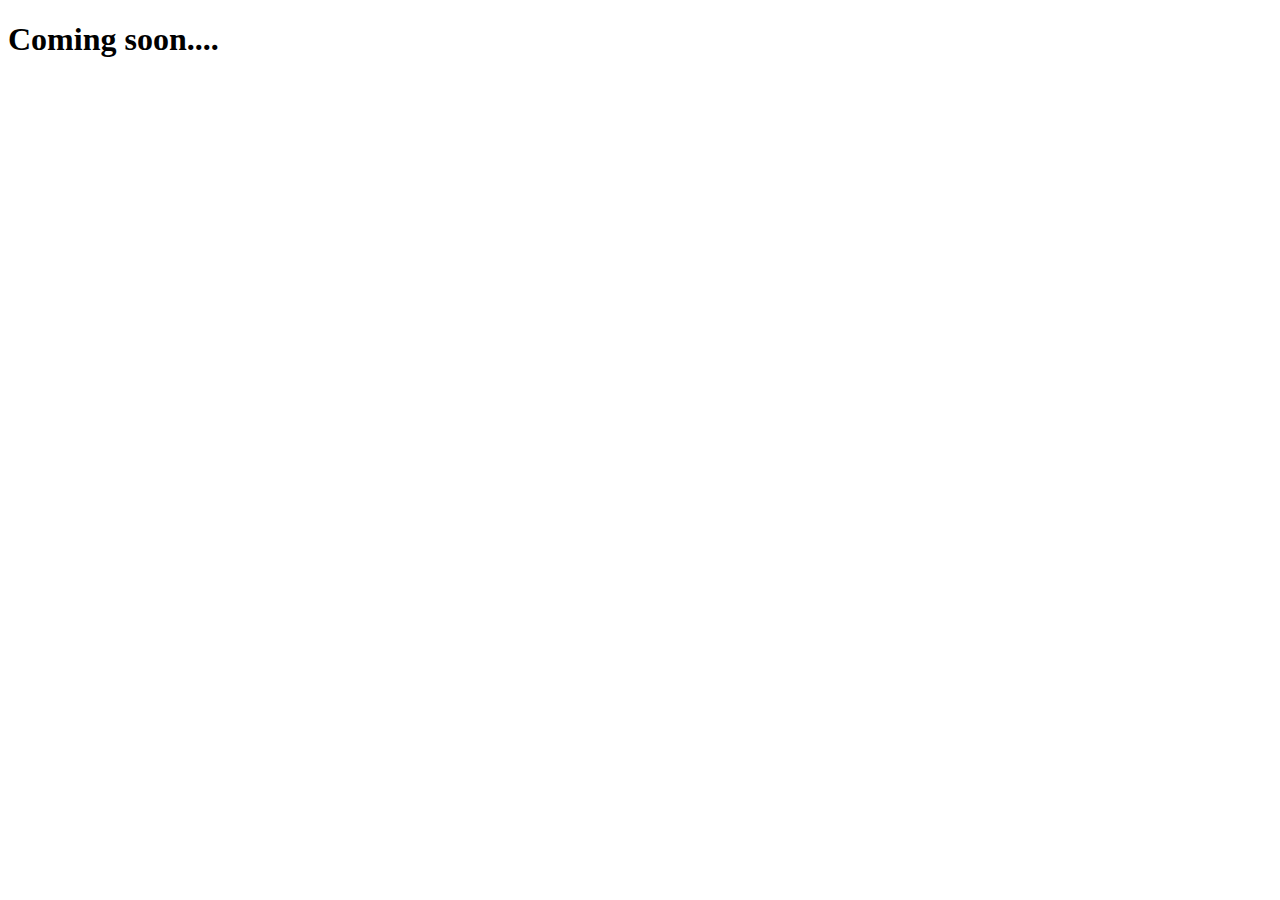
==== index.html @ e8fb862f "Initial commit" ====
<!DOCTYPE html>
<html>
  <head>
    <meta charset="utf-8">
    <meta name="viewport" content="width=device-width, initial-scale=1">
    <meta http-equiv="x-ua-compatible" content="ie=edge">
    <title>Kimolalekan</title>

    <link rel="stylesheet" href="https://maxcdn.bootstrapcdn.com/bootstrap/4.0.0-alpha.2/css/bootstrap.min.css" integrity="sha384-y3tfxAZXuh4HwSYylfB+J125MxIs6mR5FOHamPBG064zB+AFeWH94NdvaCBm8qnd" crossorigin="anonymous">
  </head>
  <body>
    <h1>Coming soon....</h1>

    <script src="https://ajax.googleapis.com/ajax/libs/jquery/2.1.4/jquery.min.js"></script>
    <script src="https://maxcdn.bootstrapcdn.com/bootstrap/4.0.0-alpha.2/js/bootstrap.min.js" integrity="sha384-vZ2WRJMwsjRMW/8U7i6PWi6AlO1L79snBrmgiDpgIWJ82z8eA5lenwvxbMV1PAh7" crossorigin="anonymous"></script>
  </body>
</html>
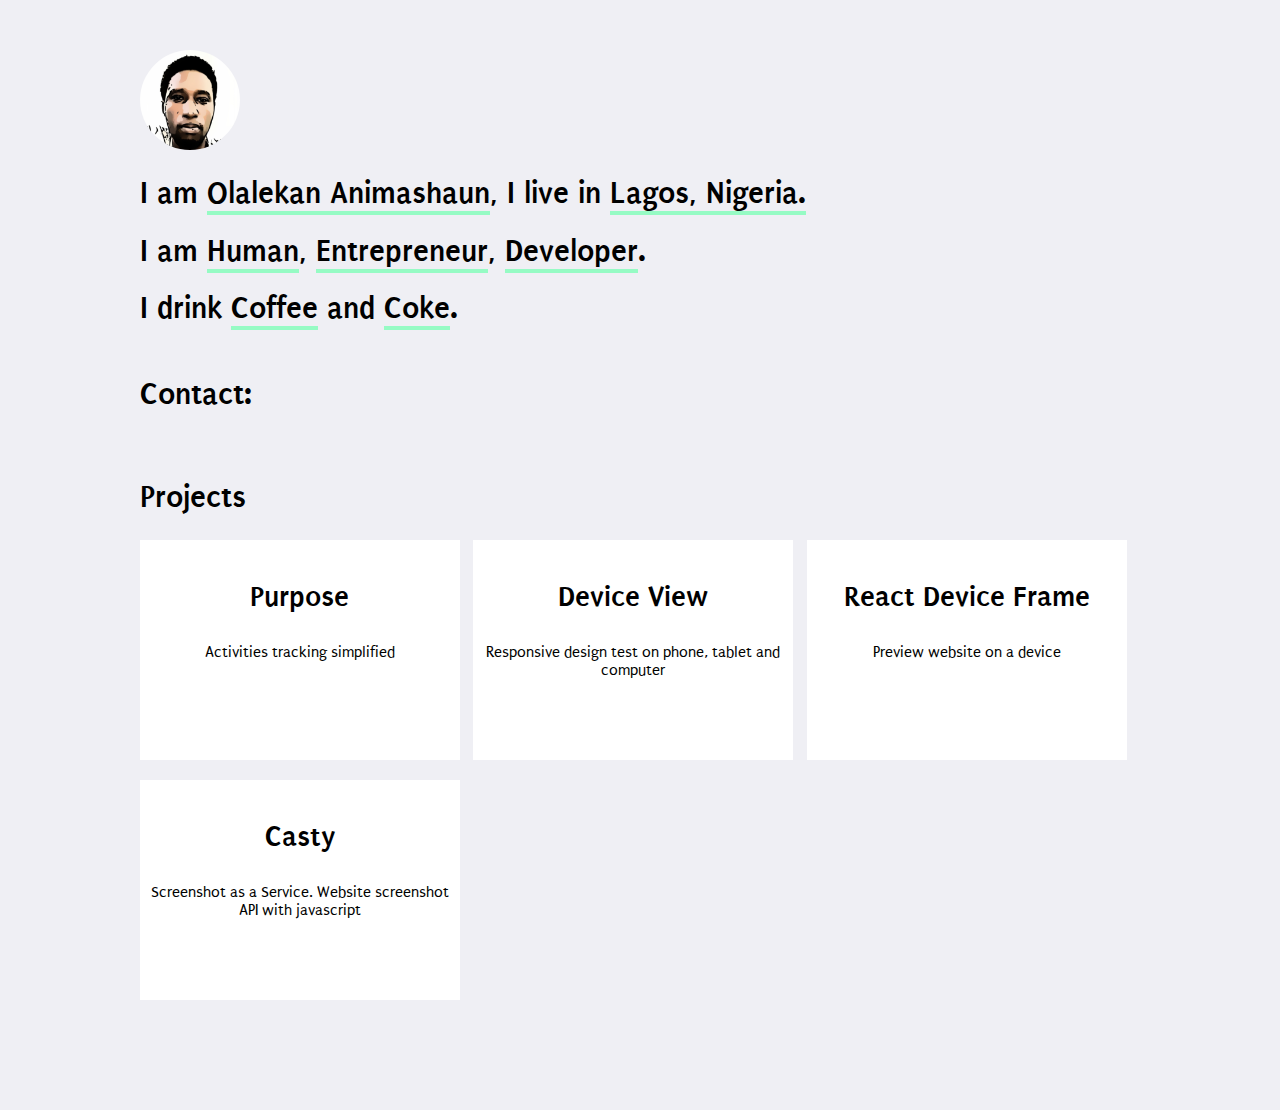
==== commit 0331d8e2: "Update homepage" ====
--- a/index.html
+++ b/index.html
@@ -4,14 +4,60 @@
     <meta charset="utf-8">
     <meta name="viewport" content="width=device-width, initial-scale=1">
     <meta http-equiv="x-ua-compatible" content="ie=edge">
-    <title>Kimolalekan</title>
-
-    <link rel="stylesheet" href="https://maxcdn.bootstrapcdn.com/bootstrap/4.0.0-alpha.2/css/bootstrap.min.css" integrity="sha384-y3tfxAZXuh4HwSYylfB+J125MxIs6mR5FOHamPBG064zB+AFeWH94NdvaCBm8qnd" crossorigin="anonymous">
+    <title>Olalekan Animashaun</title>
+    <link href="https://fonts.googleapis.com/css?family=Puritan:400,700" rel="stylesheet">
+    <link href="http://code.ionicframework.com/ionicons/2.0.1/css/ionicons.min.css" rel="stylesheet" />
+    <link href="/css/style.css" rel="stylesheet" />
+    <link href="/logo.png" type="icon/png" rel="icon" / />
   </head>
   <body>
-    <h1>Coming soon....</h1>
+    <div class="about">
+      <img src="logo.png" />
+      <h1>I am <a href="#">Olalekan Animashaun</a>, I live in <a href="https://www.google.com.ng/maps/place/Lagos/@6.5482208,3.2139195,12z">Lagos, Nigeria.</a></h1>
+      <h1>I am <a href="#">Human</a>, <a href="#">Entrepreneur</a>, <a href="#">Developer</a>.</h1>
+      <h1>I drink <a href="#">Coffee</a> and <a href="#">Coke</a>.</h1>
+    </div>
 
-    <script src="https://ajax.googleapis.com/ajax/libs/jquery/2.1.4/jquery.min.js"></script>
-    <script src="https://maxcdn.bootstrapcdn.com/bootstrap/4.0.0-alpha.2/js/bootstrap.min.js" integrity="sha384-vZ2WRJMwsjRMW/8U7i6PWi6AlO1L79snBrmgiDpgIWJ82z8eA5lenwvxbMV1PAh7" crossorigin="anonymous"></script>
-  </body>
+    <div class="contact">
+      <h1>
+        Contact:
+        <a href="https://github.com/kimolalekan"><i class="ion ion-social-github"></i></a>
+        <a href="https://ng.linkedin.com/in/olalekan-animashaun-b0b34b2b"><i class="ion ion-social-linkedin"></i></a>
+      </h1>
+    </div>
+
+    <div class="project">
+      <h1>Projects</h1>
+    <div class="row">
+      <div class="col">
+        <a href="http://purpose.kraftkin.com/" class="card">
+          <h3>Purpose</h3>
+          <span>Activities tracking simplified</span>
+        </a>
+      </div>
+      <div class="col">
+        <a href="http://device.kraftkin.com/" class="card">
+          <h3>Device View</h3>
+          <span>Responsive design test on phone, tablet and computer</span>
+        </a>
+      </div>
+
+      <div class="col">
+        <a href="https://github.com/kimolalekan/react-device-frame" class="card">
+          <h3>React Device Frame</h3>
+          <span>Preview website on a device </span>
+        </a>
+      </div>
+
+      <div class="col">
+        <a href="https://github.com/kimolalekan/Casty" class="card">
+          <h3>Casty</h3>
+          <span>Screenshot as a Service. Website screenshot API with javascript</span>
+        </a>
+      </div>
+
+    </div>
+    </div>
+
+      </body>
 </html>
--- a/css/style.css
+++ b/css/style.css
@@ -0,0 +1,113 @@
+body {
+  font-family: "Puritan", sans-serif;
+  width: 1000px;
+  margin: 0 auto;
+  background: #efeff4;
+}
+
+a {
+  color: inherit;
+  text-decoration: none;
+  border-bottom: 4px solid #96fbc4;
+}
+
+a:hover {
+  background-image: linear-gradient(
+    to top,
+    #96fbc4 0%,
+    #f9f586 50%,
+    transparent 40%
+  );
+}
+
+img {
+  width: 100px;
+  height: 100px;
+  border-radius: 50%;
+}
+
+.about {
+  margin: 50px 0;
+}
+
+.project {
+  float: left;
+  margin-top: 30px;
+  margin-bottom: 100px;
+}
+.row {
+  width: 100%;
+  content: "";
+}
+
+.col {
+  width: 33.33%;
+  float: left;
+}
+
+.card {
+  width: 90%;
+  text-decoration: none;
+  padding: 10px;
+  margin: 10px;
+  background: #fff;
+  display: block;
+  text-align: center;
+  min-height: 200px;
+  border: none;
+}
+.card:first-child {
+  margin-left: 0;
+}
+
+h1 {
+  margin-bottom: 15px;
+}
+
+h3 {
+  font-size: 30px;
+}
+
+.card:hover {
+  background-image: linear-gradient(to top, #96fbc4 0%, #f9f586 100%);
+  color: #444;
+}
+
+.button {
+  background-image: linear-gradient(to top, #96fbc4 0%, #f9f586 100%);
+  padding: 10px 15px;
+}
+.contact a {
+  padding: 0 5px;
+  border: none;
+}
+
+footer {
+  float: left;
+  width: 100%;
+  margin-top: 100px;
+  border-top: 3px solid #96fbc4;
+  padding: 10px;
+}
+
+@media (max-width: 768px) {
+  body {
+    width: 100%;
+    padding: 15px;
+  }
+  h1 {
+    font-size: 25px;
+  }
+  .project {
+    margin-top: 50px;
+  }
+
+  .col {
+    width: 90%;
+    margin-left: -15px;
+  }
+
+  .card {
+    width: 100%;
+  }
+}
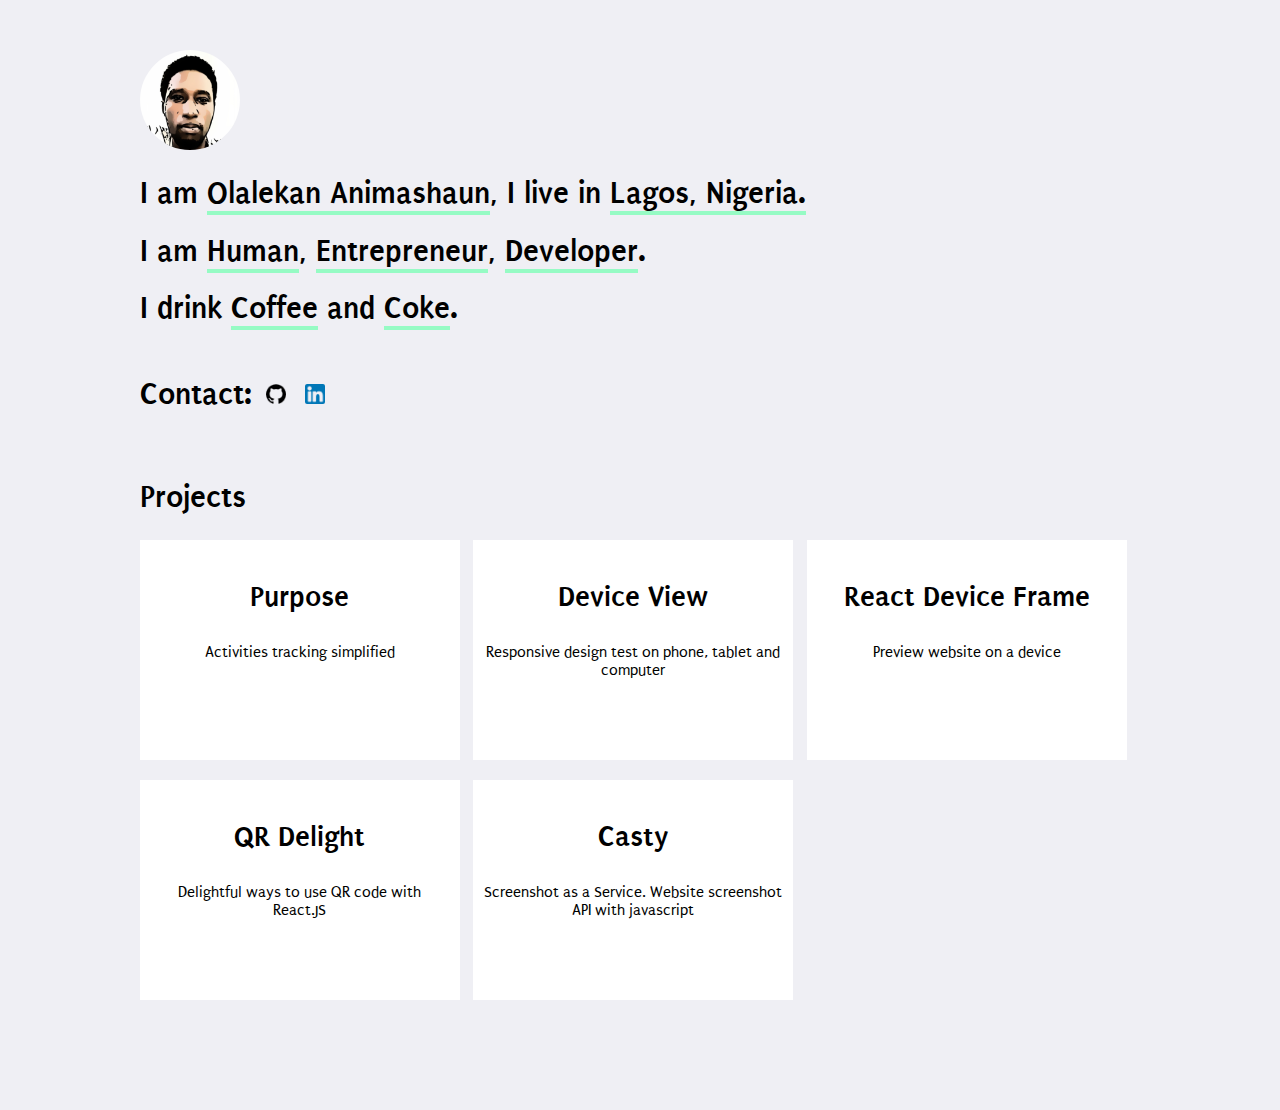
==== commit ee40656e: "Add QR delight to portfolio" ====
--- a/index.html
+++ b/index.html
@@ -8,11 +8,11 @@
     <link href="https://fonts.googleapis.com/css?family=Puritan:400,700" rel="stylesheet">
     <link href="http://code.ionicframework.com/ionicons/2.0.1/css/ionicons.min.css" rel="stylesheet" />
     <link href="/css/style.css" rel="stylesheet" />
-    <link href="/logo.png" type="icon/png" rel="icon" / />
+    <link href="/logo.png" type="icon/png" rel="icon"  />
   </head>
   <body>
     <div class="about">
-      <img src="logo.png" />
+      <img class="logo" src="logo.png" />
       <h1>I am <a href="#">Olalekan Animashaun</a>, I live in <a href="https://www.google.com.ng/maps/place/Lagos/@6.5482208,3.2139195,12z">Lagos, Nigeria.</a></h1>
       <h1>I am <a href="#">Human</a>, <a href="#">Entrepreneur</a>, <a href="#">Developer</a>.</h1>
       <h1>I drink <a href="#">Coffee</a> and <a href="#">Coke</a>.</h1>
@@ -21,8 +21,8 @@
     <div class="contact">
       <h1>
         Contact:
-        <a href="https://github.com/kimolalekan"><i class="ion ion-social-github"></i></a>
-        <a href="https://ng.linkedin.com/in/olalekan-animashaun-b0b34b2b"><i class="ion ion-social-linkedin"></i></a>
+        <a href="https://github.com/kimolalekan"><img class="social" src="/github-logo.png" /></a>
+        <a href="https://ng.linkedin.com/in/olalekan-animashaun-b0b34b2b"><img class="social" src="/linkedin.png" /></a>
       </h1>
     </div>
 
@@ -50,6 +50,13 @@
       </div>
 
       <div class="col">
+        <a href="https://github.com/kimolalekan/QR-Delight" class="card">
+          <h3>QR Delight</h3>
+          <span>Delightful ways to use QR code with React.JS</span>
+        </a>
+      </div>
+
+      <div class="col">
         <a href="https://github.com/kimolalekan/Casty" class="card">
           <h3>Casty</h3>
           <span>Screenshot as a Service. Website screenshot API with javascript</span>
--- a/css/style.css
+++ b/css/style.css
@@ -20,10 +20,14 @@
   );
 }
 
-img {
+.logo {
   width: 100px;
   height: 100px;
   border-radius: 50%;
+}
+
+.social {
+  height: 20px;
 }
 
 .about {
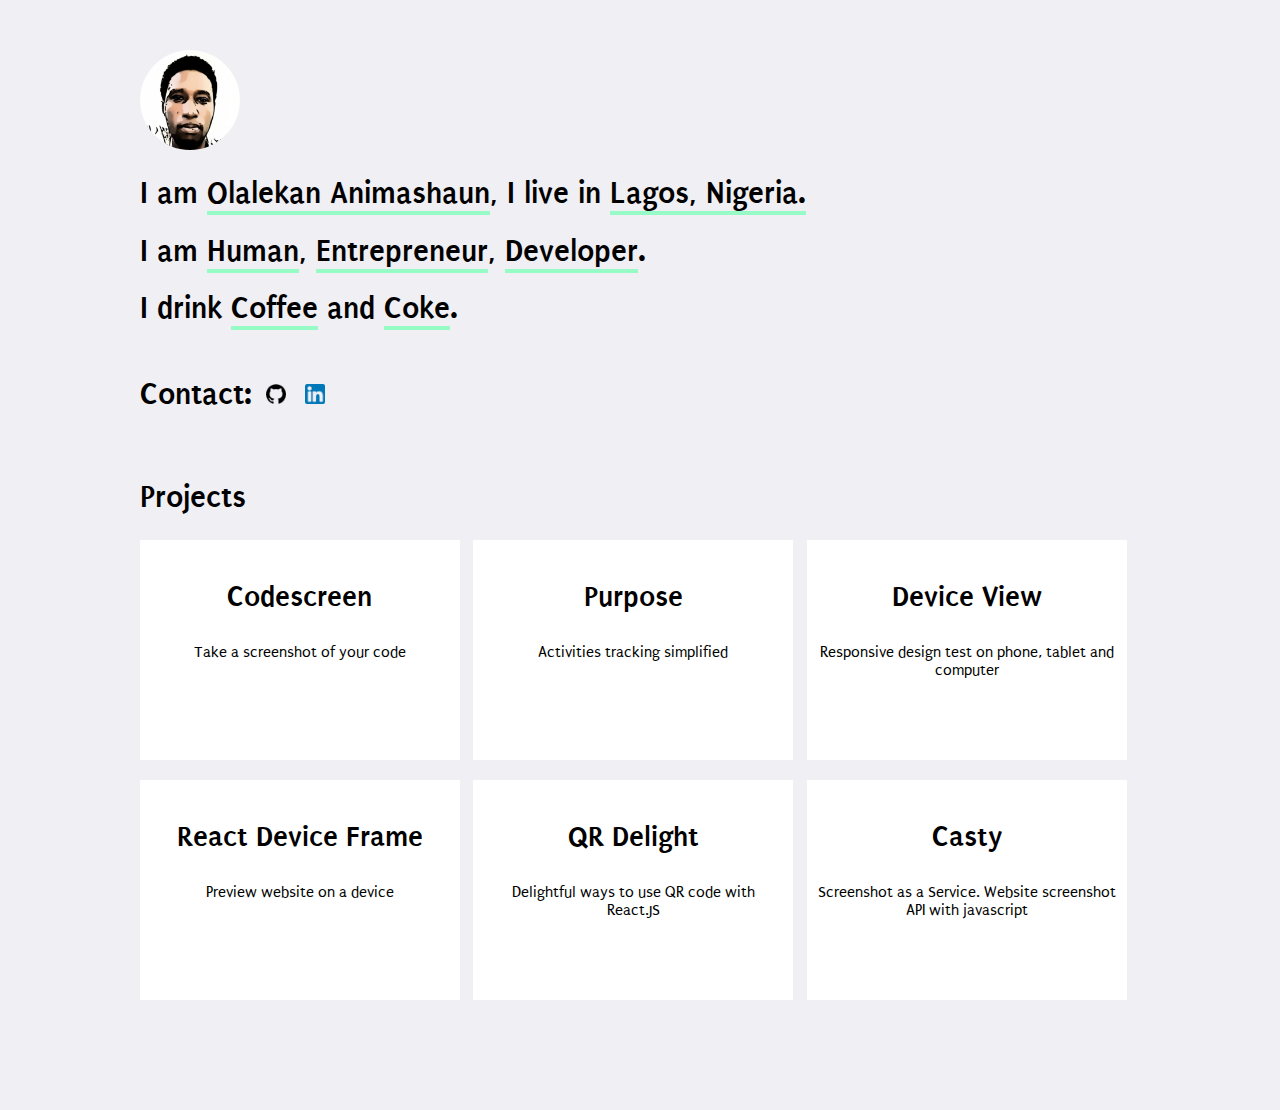
==== commit 1c0e664f: "Add codescreen" ====
--- a/index.html
+++ b/index.html
@@ -1,70 +1,95 @@
 <!DOCTYPE html>
 <html>
   <head>
-    <meta charset="utf-8">
-    <meta name="viewport" content="width=device-width, initial-scale=1">
-    <meta http-equiv="x-ua-compatible" content="ie=edge">
+    <meta charset="utf-8" />
+    <meta name="viewport" content="width=device-width, initial-scale=1" />
+    <meta http-equiv="x-ua-compatible" content="ie=edge" />
     <title>Olalekan Animashaun</title>
-    <link href="https://fonts.googleapis.com/css?family=Puritan:400,700" rel="stylesheet">
-    <link href="http://code.ionicframework.com/ionicons/2.0.1/css/ionicons.min.css" rel="stylesheet" />
+    <link
+      href="https://fonts.googleapis.com/css?family=Puritan:400,700"
+      rel="stylesheet"
+    />
     <link href="/css/style.css" rel="stylesheet" />
-    <link href="/logo.png" type="icon/png" rel="icon"  />
+    <link href="/logo.png" type="icon/png" rel="icon" />
   </head>
   <body>
     <div class="about">
       <img class="logo" src="logo.png" />
-      <h1>I am <a href="#">Olalekan Animashaun</a>, I live in <a href="https://www.google.com.ng/maps/place/Lagos/@6.5482208,3.2139195,12z">Lagos, Nigeria.</a></h1>
-      <h1>I am <a href="#">Human</a>, <a href="#">Entrepreneur</a>, <a href="#">Developer</a>.</h1>
+      <h1>
+        I am <a href="#">Olalekan Animashaun</a>, I live in
+        <a
+          href="https://www.google.com.ng/maps/place/Lagos/@6.5482208,3.2139195,12z"
+          >Lagos, Nigeria.</a
+        >
+      </h1>
+      <h1>
+        I am <a href="#">Human</a>, <a href="#">Entrepreneur</a>,
+        <a href="#">Developer</a>.
+      </h1>
       <h1>I drink <a href="#">Coffee</a> and <a href="#">Coke</a>.</h1>
     </div>
 
     <div class="contact">
       <h1>
         Contact:
-        <a href="https://github.com/kimolalekan"><img class="social" src="/github-logo.png" /></a>
-        <a href="https://ng.linkedin.com/in/olalekan-animashaun-b0b34b2b"><img class="social" src="/linkedin.png" /></a>
+        <a href="https://github.com/kimolalekan"
+          ><img class="social" src="/github-logo.png"
+        /></a>
+        <a href="https://ng.linkedin.com/in/olalekan-animashaun-b0b34b2b"
+          ><img class="social" src="/linkedin.png"
+        /></a>
       </h1>
     </div>
 
     <div class="project">
       <h1>Projects</h1>
-    <div class="row">
-      <div class="col">
-        <a href="http://purpose.kraftkin.com/" class="card">
-          <h3>Purpose</h3>
-          <span>Activities tracking simplified</span>
-        </a>
+      <div class="row">
+        <div class="col">
+          <a href="https://kimolalekan.github.io/codescreen" class="card">
+            <h3>Codescreen</h3>
+            <span>Take a screenshot of your code</span>
+          </a>
+        </div>
+        <div class="col">
+          <a href="http://purpose.kraftkin.com/" class="card">
+            <h3>Purpose</h3>
+            <span>Activities tracking simplified</span>
+          </a>
+        </div>
+        <div class="col">
+          <a href="http://device.kraftkin.com/" class="card">
+            <h3>Device View</h3>
+            <span>Responsive design test on phone, tablet and computer</span>
+          </a>
+        </div>
+
+        <div class="col">
+          <a
+            href="https://github.com/kimolalekan/react-device-frame"
+            class="card"
+          >
+            <h3>React Device Frame</h3>
+            <span>Preview website on a device </span>
+          </a>
+        </div>
+
+        <div class="col">
+          <a href="/qr-delight" class="card">
+            <h3>QR Delight</h3>
+            <span>Delightful ways to use QR code with React.JS</span>
+          </a>
+        </div>
+
+        <div class="col">
+          <a href="https://github.com/kimolalekan/Casty" class="card">
+            <h3>Casty</h3>
+            <span
+              >Screenshot as a Service. Website screenshot API with
+              javascript</span
+            >
+          </a>
+        </div>
       </div>
-      <div class="col">
-        <a href="http://device.kraftkin.com/" class="card">
-          <h3>Device View</h3>
-          <span>Responsive design test on phone, tablet and computer</span>
-        </a>
-      </div>
-
-      <div class="col">
-        <a href="https://github.com/kimolalekan/react-device-frame" class="card">
-          <h3>React Device Frame</h3>
-          <span>Preview website on a device </span>
-        </a>
-      </div>
-
-      <div class="col">
-        <a href="https://github.com/kimolalekan/QR-Delight" class="card">
-          <h3>QR Delight</h3>
-          <span>Delightful ways to use QR code with React.JS</span>
-        </a>
-      </div>
-
-      <div class="col">
-        <a href="https://github.com/kimolalekan/Casty" class="card">
-          <h3>Casty</h3>
-          <span>Screenshot as a Service. Website screenshot API with javascript</span>
-        </a>
-      </div>
-
     </div>
-    </div>
-
-      </body>
+  </body>
 </html>
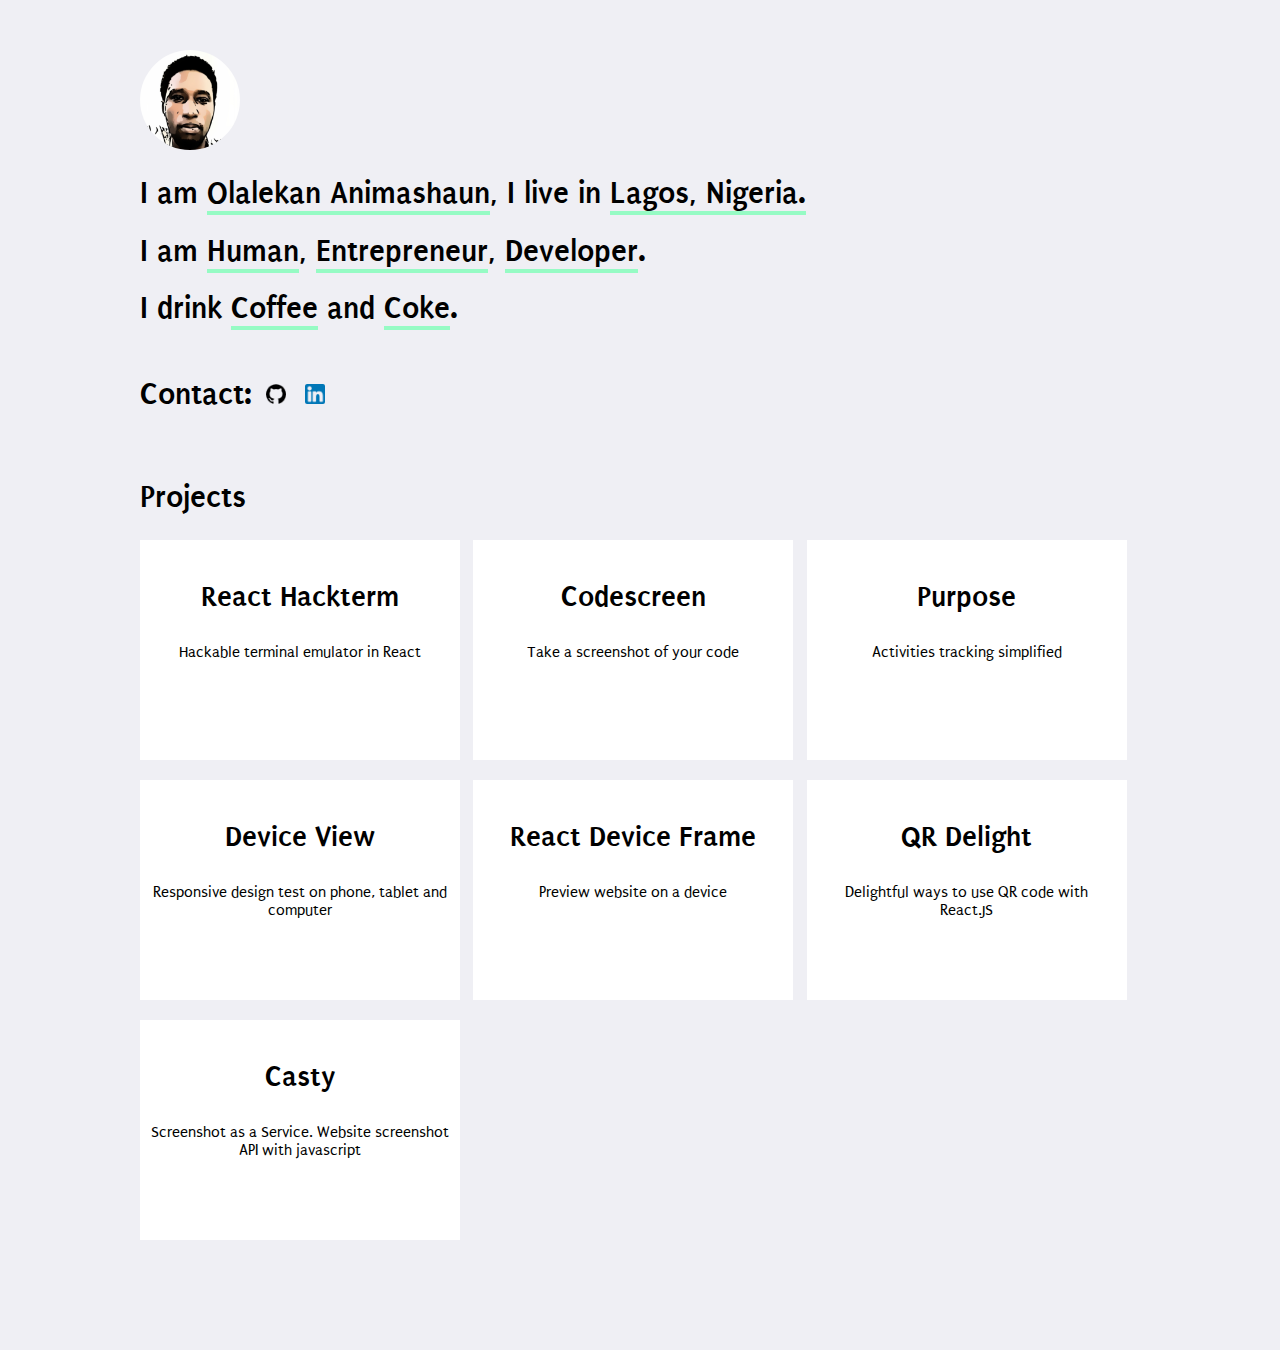
==== commit 8f83a08c: "Add react-hackterm" ====
--- a/index.html
+++ b/index.html
@@ -44,6 +44,12 @@
     <div class="project">
       <h1>Projects</h1>
       <div class="row">
+        <div class="col">
+          <a href="https://kimolalekan.github.io/react-hackterm" class="card">
+            <h3>React Hackterm</h3>
+            <span>Hackable terminal emulator in React</span>
+          </a>
+        </div>
         <div class="col">
           <a href="https://kimolalekan.github.io/codescreen" class="card">
             <h3>Codescreen</h3>
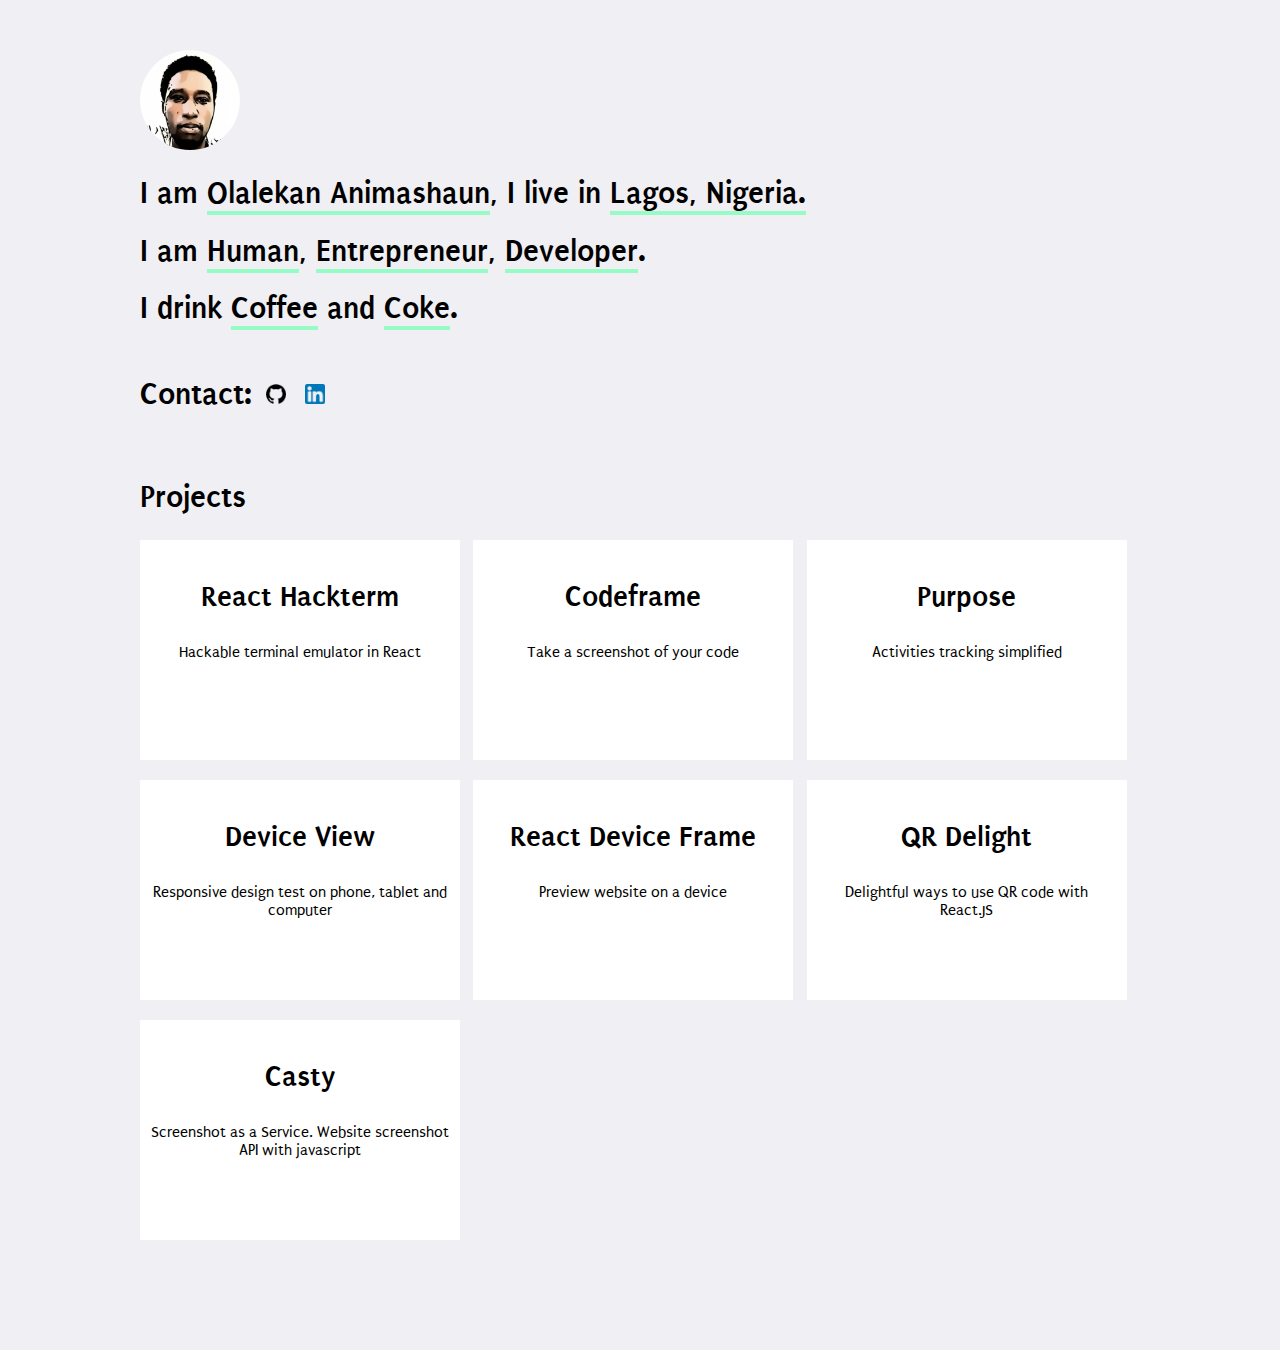
==== commit 195fbf1b: "Codescreen to codeframe 2" ====
--- a/index.html
+++ b/index.html
@@ -51,8 +51,8 @@
           </a>
         </div>
         <div class="col">
-          <a href="https://kimolalekan.github.io/codescreen" class="card">
-            <h3>Codescreen</h3>
+          <a href="https://kimolalekan.github.io/codeframe" class="card">
+            <h3>Codeframe</h3>
             <span>Take a screenshot of your code</span>
           </a>
         </div>
